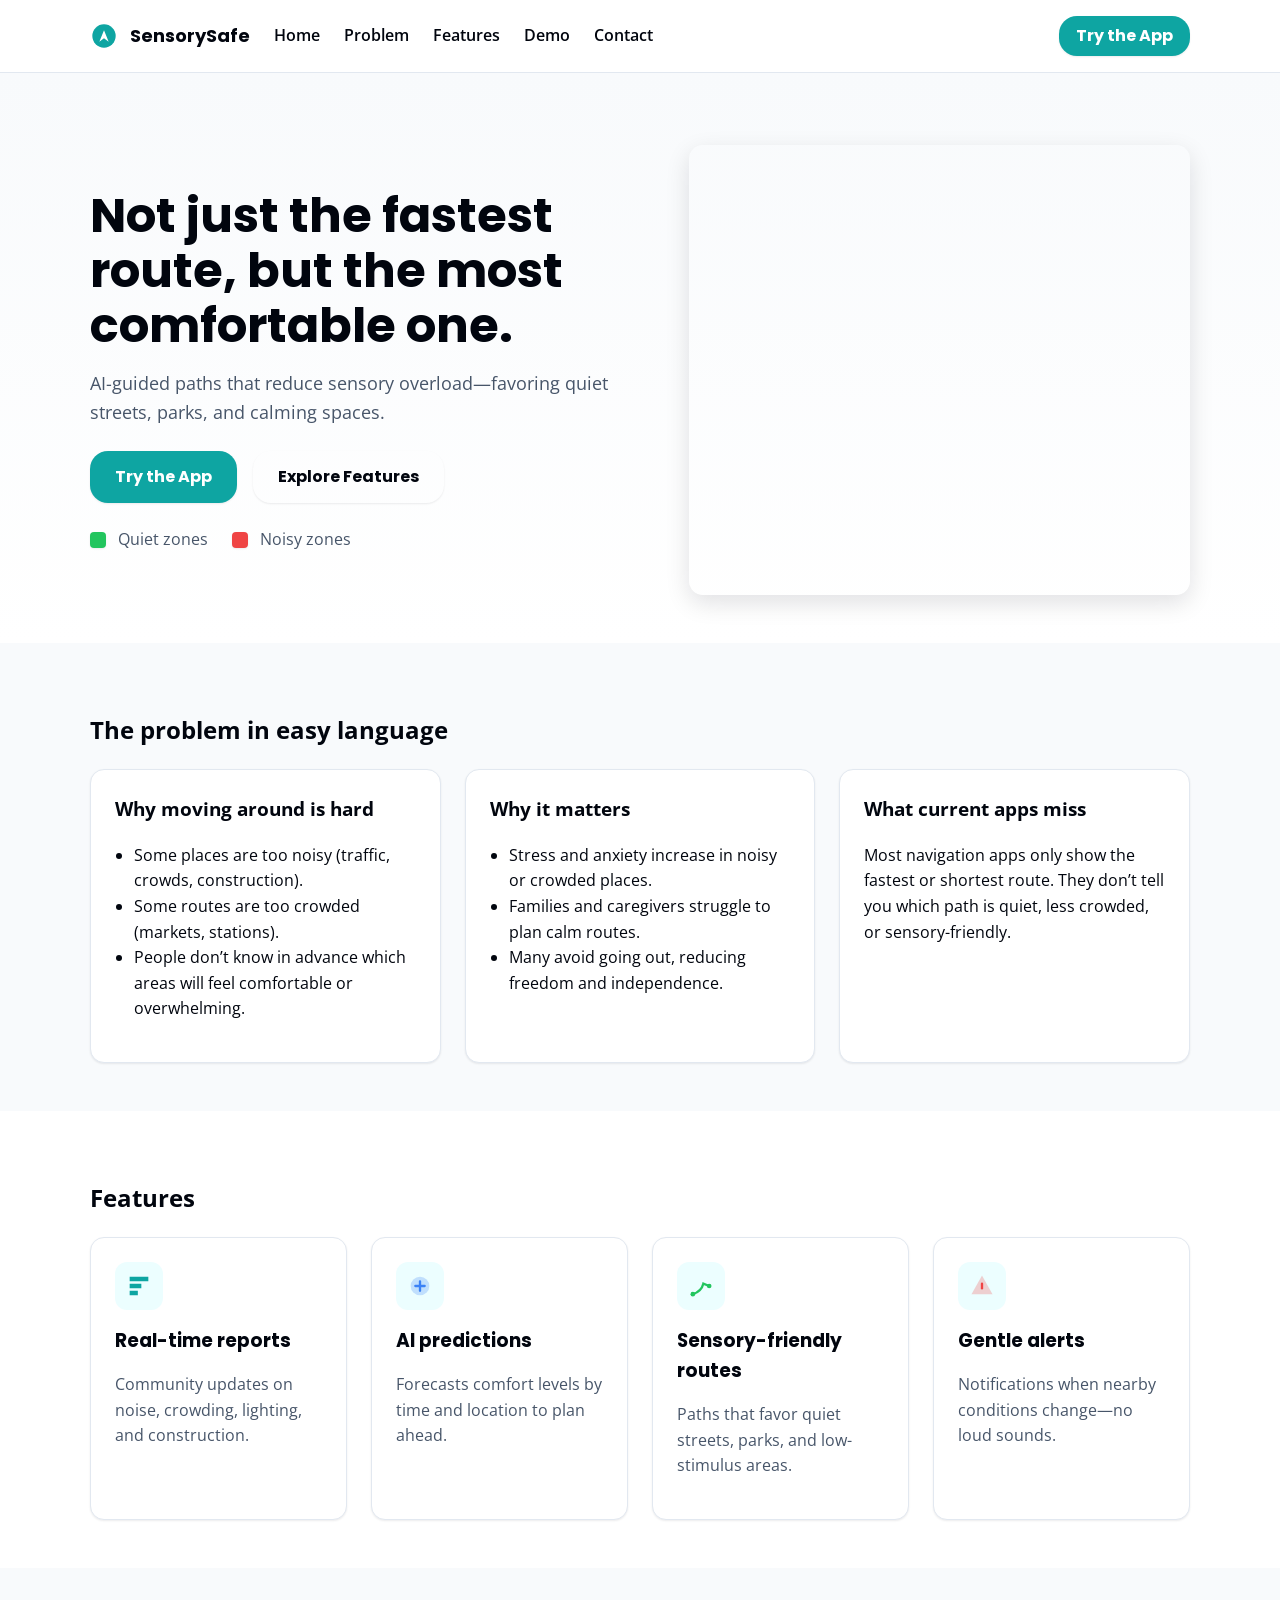
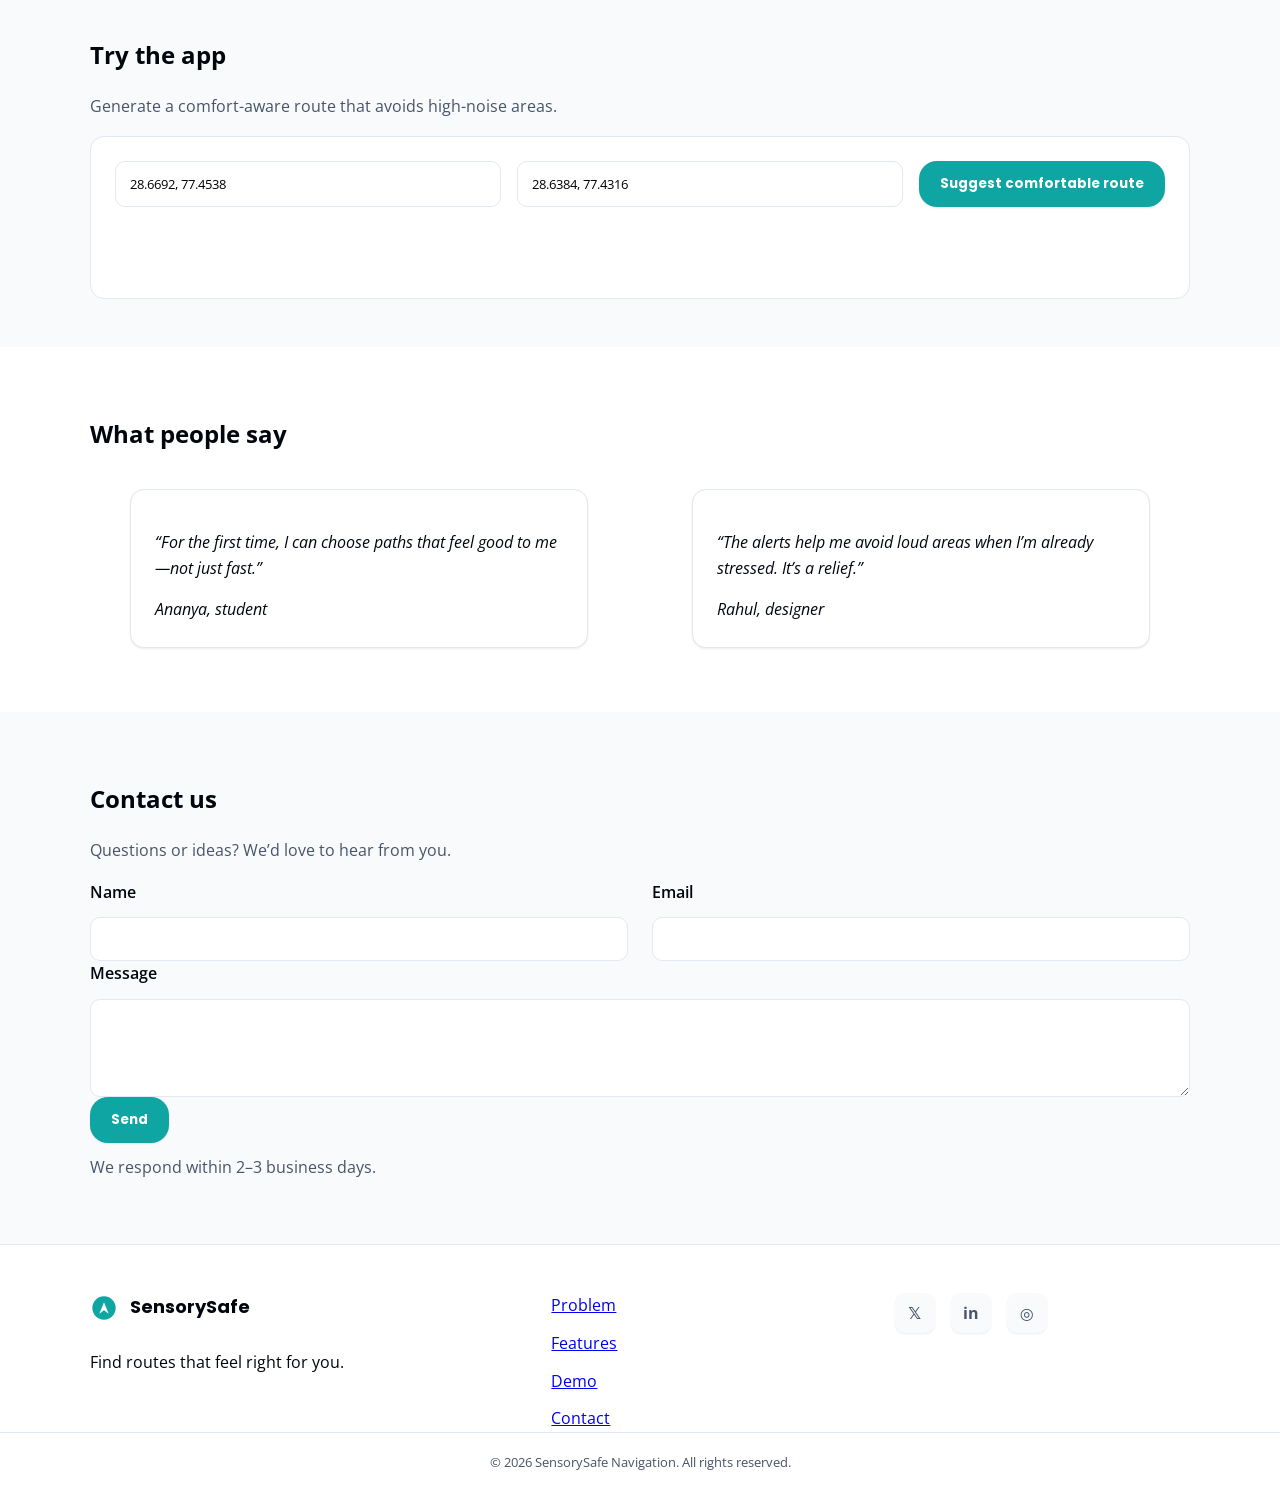
==== index.html @ 1820da56 "Update and rename index1.html to index.html" ====
<!DOCTYPE html>
<html lang="en">
<head>
  <meta charset="utf-8" />
  <meta name="viewport" content="width=device-width, initial-scale=1" />
  <title>SensorySafe Navigation</title>
  <meta name="description" content="SensorySafe Navigation helps people with autism and sensory sensitivities find quiet, comfortable routes in cities using AI and community reports." />
  <link rel="preconnect" href="https://fonts.gstatic.com" crossorigin>
  <link href="https://fonts.googleapis.com/css2?family=Poppins:wght@400;600;700&family=Open+Sans:wght@400;600&display=swap" rel="stylesheet">
  <!-- Azure Maps Web SDK -->
  <link rel="stylesheet" href="https://atlas.microsoft.com/sdk/javascript/mapcontrol/2/atlas.min.css" />
  <script src="https://atlas.microsoft.com/sdk/javascript/mapcontrol/2/atlas.min.js"></script>
 

  <link rel="stylesheet" href="style.css" />
</head>
<body>
  <a class="skip-link" href="#main">Skip to main content</a>

  <header class="site-header">
    <div class="container header-inner">
      <a class="logo" href="#home" aria-label="SensorySafe Navigation home">
        <svg width="28" height="28" viewBox="0 0 24 24" aria-hidden="true">
          <circle cx="12" cy="12" r="10" fill="#0EA5A2"></circle>
          <path d="M12 7l4 10-4-3-4 3 4-10z" fill="#FFFFFF"></path>
        </svg>
        <span class="brand-name">SensorySafe</span>
      </a>

      <button class="nav-toggle" aria-controls="primary-nav" aria-expanded="false">
        <span class="nav-toggle__bars" aria-hidden="true"></span>
        <span class="sr-only">Toggle navigation</span>
      </button>

      <nav id="primary-nav" class="site-nav" aria-label="Primary">
        <ul class="nav-list">
          <li><a href="#home">Home</a></li>
          <li><a href="#problem">Problem</a></li>
          <li><a href="#features">Features</a></li>
          <li><a href="#demo">Demo</a></li>
          <li><a href="#contact">Contact</a></li>
        </ul>
        <a class="btn btn--primary btn--sm" href="#demo">Try the App</a>
      </nav>
    </div>
  </header>

  <main id="main">
    <!-- Hero -->
    <section id="home" class="hero" aria-labelledby="hero-title">
      <div class="container hero-inner">
        <div class="hero-content reveal">
          <h1 id="hero-title">Not just the fastest route, but the most comfortable one.</h1>
          <p class="hero-subtitle">
            AI-guided paths that reduce sensory overload—favoring quiet streets, parks, and calming spaces.
          </p>
          <div class="hero-actions">
            <a class="btn btn--primary btn--lg" href="#demo">Try the App</a>
            <a class="btn btn--ghost btn--lg" href="#features">Explore Features</a>
          </div>

          <div class="legend" aria-label="Map legend">
            <div class="legend-item">
              <span class="legend-swatch legend-swatch--quiet" aria-hidden="true"></span>
              <span>Quiet zones</span>
            </div>
            <div class="legend-item">
              <span class="legend-swatch legend-swatch--noisy" aria-hidden="true"></span>
              <span>Noisy zones</span>
            </div>
          </div>
        </div>

        <!-- Azure Map container -->
        <figure class="hero-map reveal" aria-describedby="map-desc">
          <div id="azureMap" role="img" aria-labelledby="map-title map-desc"></div>
          <div id="map-title" class="sr-only">City map showing quiet and noisy areas with suggested comfortable routes</div>
          <div id="map-desc" class="sr-only">Green heat indicates quiet zones; red heat indicates noisy zones. A comfort-aware route avoids high-noise areas.</div>
        </figure>
      </div>
    </section>

    <!-- Problem in easy language -->
    <section id="problem" class="section section--alt" aria-labelledby="problem-title">
      <div class="container reveal">
        <h2 id="problem-title">The problem in easy language</h2>
        <div class="problem-grid">
          <div class="problem-card">
            <h3>Why moving around is hard</h3>
            <ul>
              <li>Some places are too noisy (traffic, crowds, construction).</li>
              <li>Some routes are too crowded (markets, stations).</li>
              <li>People don’t know in advance which areas will feel comfortable or overwhelming.</li>
            </ul>
          </div>
          <div class="problem-card">
            <h3>Why it matters</h3>
            <ul>
              <li>Stress and anxiety increase in noisy or crowded places.</li>
              <li>Families and caregivers struggle to plan calm routes.</li>
              <li>Many avoid going out, reducing freedom and independence.</li>
            </ul>
          </div>
          <div class="problem-card">
            <h3>What current apps miss</h3>
            <p>Most navigation apps only show the fastest or shortest route. They don’t tell you which path is quiet, less crowded, or sensory-friendly.</p>
          </div>
        </div>
      </div>
    </section>

    <!-- Features -->
    <section id="features" class="section" aria-labelledby="features-title">
      <div class="container">
        <h2 id="features-title">Features</h2>

        <div class="grid grid--4">
          <article class="feature-card reveal">
            <div class="feature-icon" aria-hidden="true">
              <svg viewBox="0 0 24 24" width="28" height="28"><path d="M4 4h16v4H4zM4 10h10v4H4zM4 16h7v4H4z" fill="#0EA5A2"></path></svg>
            </div>
            <h3 class="feature-title">Real-time reports</h3>
            <p class="feature-text">Community updates on noise, crowding, lighting, and construction.</p>
          </article>

          <article class="feature-card reveal">
            <div class="feature-icon" aria-hidden="true">
              <svg viewBox="0 0 24 24" width="28" height="28"><circle cx="12" cy="12" r="8" fill="#3B82F6" opacity="0.25"></circle><path d="M8 12h8M12 8v8" stroke="#3B82F6" stroke-width="2" stroke-linecap="round"></path></svg>
            </div>
            <h3 class="feature-title">AI predictions</h3>
            <p class="feature-text">Forecasts comfort levels by time and location to plan ahead.</p>
          </article>

          <article class="feature-card reveal">
            <div class="feature-icon" aria-hidden="true">
              <svg viewBox="0 0 24 24" width="28" height="28"><path d="M5 19c6-2 8-5 9-9l5 2" stroke="#22C55E" stroke-width="2" fill="none" stroke-linecap="round"></path><circle cx="5" cy="19" r="2" fill="#22C55E"></circle><circle cx="19" cy="12" r="2" fill="#22C55E"></circle></svg>
            </div>
            <h3 class="feature-title">Sensory-friendly routes</h3>
            <p class="feature-text">Paths that favor quiet streets, parks, and low-stimulus areas.</p>
          </article>

          <article class="feature-card reveal">
            <div class="feature-icon" aria-hidden="true">
              <svg viewBox="0 0 24 24" width="28" height="28"><path d="M12 3l9 16H3L12 3z" fill="#EF4444" opacity="0.25"></path><path d="M12 10v4" stroke="#EF4444" stroke-width="2" stroke-linecap="round"></path></svg>
            </div>
            <h3 class="feature-title">Gentle alerts</h3>
            <p class="feature-text">Notifications when nearby conditions change—no loud sounds.</p>
          </article>
        </div>
      </div>
    </section>

    <!-- Demo -->
    <section id="demo" class="section section--alt" aria-labelledby="demo-title">
      <div class="container reveal">
        <h2 id="demo-title">Try the app</h2>
        <p class="section-intro">Generate a comfort-aware route that avoids high-noise areas.</p>
        <div class="demo-box">
          <div class="demo-controls">
            <label class="sr-only" for="origin">Origin</label>
            <input id="origin" type="text" placeholder="Origin (lat, lon)" value="28.6692, 77.4538" />
            <label class="sr-only" for="destination">Destination</label>
            <input id="destination" type="text" placeholder="Destination (lat, lon)" value="28.6384, 77.4316" />
            <button class="btn btn--primary" id="comfortRouteBtn">Suggest comfortable route</button>
          </div>
          <p id="demo-status" class="demo-status" aria-live="polite"></p>
        </div>
      </div>
    </section>

    <!-- Testimonials -->
    <section id="testimonials" class="section" aria-labelledby="testimonials-title">
      <div class="container">
        <h2 id="testimonials-title">What people say</h2>
        <div class="grid grid--2">
          <blockquote class="quote reveal">
            <p>“For the first time, I can choose paths that feel good to me—not just fast.”</p>
            <footer><cite>Ananya, student</cite></footer>
          </blockquote>
          <blockquote class="quote reveal">
            <p>“The alerts help me avoid loud areas when I’m already stressed. It’s a relief.”</p>
            <footer><cite>Rahul, designer</cite></footer>
          </blockquote>
        </div>
      </div>
    </section>

    <!-- Contact -->
    <section id="contact" class="section section--alt" aria-labelledby="contact-title">
      <div class="container reveal">
        <h2 id="contact-title">Contact us</h2>
        <p class="section-intro">Questions or ideas? We’d love to hear from you.</p>
        <form class="contact-form" aria-describedby="contact-help">
          <div class="input-row">
            <div class="input-group">
              <label for="name">Name</label>
              <input id="name" name="name" type="text" autocomplete="name" required />
            </div>
            <div class="input-group">
              <label for="email">Email</label>
              <input id="email" name="email" type="email" autocomplete="email" required />
            </div>
          </div>
          <div class="input-group">
            <label for="message">Message</label>
            <textarea id="message" name="message" rows="4" required></textarea>
          </div>
          <button type="submit" class="btn btn--primary">Send</button>
          <p id="contact-help" class="form-hint">We respond within 2–3 business days.</p>
        </form>
      </div>
    </section>
  </main>

  <footer class="site-footer">
    <div class="container footer-inner">
      <div class="footer-brand">
        <a class="logo" href="#home" aria-label="SensorySafe Navigation home">
          <svg width="28" height="28" viewBox="0 0 24 24" aria-hidden="true">
            <circle cx="12" cy="12" r="10" fill="#0EA5A2"></circle>
            <path d="M12 7l4 10-4-3-4 3 4-10z" fill="#FFFFFF"></path>
          </svg>
          <span class="brand-name">SensorySafe</span>
        </a>
        <p>Find routes that feel right for you.</p>
      </div>

      <nav aria-label="Footer">
        <ul class="footer-list">
          <li><a href="#problem">Problem</a></li>
          <li><a href="#features">Features</a></li>
          <li><a href="#demo">Demo</a></li>
          <li><a href="#contact">Contact</a></li>
        </ul>
      </nav>

      <div class="footer-social" aria-label="Social media">
        <a href="#" aria-label="Twitter"><span aria-hidden="true">𝕏</span></a>
        <a href="#" aria-label="LinkedIn"><span aria-hidden="true">in</span></a>
        <a href="#" aria-label="Instagram"><span aria-hidden="true">◎</span></a>
      </div>
    </div>

    <div class="footer-bottom">
      <small>&copy; <span id="year"></span> SensorySafe Navigation. All rights reserved.</small>
    </div>
  </footer>


  <script src="script.js"></script>
</body>
</html>
---- style.css ----
:root {
  /* Calming palette */
  --bg: #FFFFFF;
  --text: #01050e;        /* slate-900 */
  --muted: #475569;       /* slate-600 */
  --surface: #F8FAFC;     /* slate-50 */
  --outline: #E2E8F0;     /* slate-200 */
  --primary: #0EA5A2;     /* teal-500 */
  --primary-dark: #0C8C89;
  --quiet: #22C55E;       /* green-500 */
  --noisy: #EF4444;       /* red-500 */
  --accent: #3B82F6;      /* blue-500 */

  /* Motion */
  --fade-duration: 600ms;
  --rise-distance: 12px;

  /* Shadows & radii */
  --shadow-sm: 0 1px 2px rgba(2, 6, 23, 0.08);
  --shadow-md: 0 8px 24px rgba(2, 6, 23, 0.12);
  --radius-sm: 10px;
  --radius-md: 14px;
  --radius-lg: 18px;

  /* Typo */
  --font-display: "Poppins", system-ui, -apple-system, Segoe UI, Roboto, "Helvetica Neue", Arial, sans-serif;
  --font-body: "Open Sans", system-ui, -apple-system, Segoe UI, Roboto, "Helvetica Neue", Arial, sans-serif;

  --fs-1: clamp(2rem, 1.2rem + 2.5vw, 3rem);
  --fs-2: clamp(1.5rem, 1rem + 1.5vw, 2rem);
  --fs-3: 1.125rem;
  --fs-4: 1rem;

  /* Spacing */
  --space-1: 8px;
  --space-2: 12px;
  --space-3: 16px;
  --space-4: 24px;
  --space-5: 32px;
  --space-6: 48px;
  --space-7: 72px;
}

@media (prefers-color-scheme: dark) {
  :root {
    --bg: #0B1220;
    --text: #E5E7EB;
    --muted: #9CA3AF;
    --surface: #0F172A;
    --outline: #1F2937;
    --primary: #22D3EE;
    --primary-dark: #06B6D4;
    --quiet: #34D399;
    --noisy: #F87171;
    --accent: #60A5FA;
  }
}

*,
*::before,
*::after { box-sizing: border-box; }

html:focus-within { scroll-behavior: smooth; }
body {
  margin: 0;
  background: var(--bg);
  color: var(--text);
  font-family: var(--font-body);
  line-height: 1.6;
}

/* Accessibility */
.sr-only {
  position: absolute !important;
  width: 1px; height: 1px;
  padding: 0; margin: -1px; overflow: hidden; clip: rect(0,0,0,0);
  white-space: nowrap; border: 0;
}
.skip-link {
  position: fixed;
  left: -999px; top: -999px;
  background: var(--primary); color: #fff;
  padding: var(--space-2) var(--space-3);
  border-radius: var(--radius-sm);
}
.skip-link:focus { left: var(--space-3); top: var(--space-3); z-index: 10000; }

/* Layout */
.container { width: min(1100px, 92vw); margin-inline: auto; }

/* Header */
.site-header {
  position: sticky; top: 0;
  background: rgba(255,255,255,0.85);
  backdrop-filter: saturate(120%) blur(8px);
  border-bottom: 1px solid var(--outline);
  z-index: 1000;
}
.header-inner {
  display: grid;
  grid-template-columns: auto 1fr;
  align-items: center;
  gap: var(--space-4);
  padding: var(--space-3) 0;
}
.logo {
  display: inline-flex; align-items: center; gap: var(--space-2);
  text-decoration: none;
}
.brand-name { font-family: var(--font-display); font-weight: 700; font-size: var(--fs-3); color: var(--text); }

.site-nav {
  display: flex; align-items: center; justify-content: space-between; gap: var(--space-4);
}
.nav-list {
  display: flex; gap: var(--space-4); list-style: none; padding: 0; margin: 0;
}
.nav-list a { color: var(--text); text-decoration: none; font-weight: 600; }
.nav-list a:hover, .nav-list a:focus { text-decoration: underline; }

/* Mobile nav toggle */
.nav-toggle {
  display: none;
  border: 1px solid var(--outline);
  border-radius: var(--radius-sm);
  background: var(--surface);
  padding: var(--space-2);
}
.nav-toggle__bars {
  display: block; width: 24px; height: 2px; background: var(--text); position: relative;
}
.nav-toggle__bars::before, .nav-toggle__bars::after {
  content: ""; position: absolute; left: 0; right: 0; height: 2px; background: var(--text);
}
.nav-toggle__bars::before { top: -6px; } .nav-toggle__bars::after { top: 6px; }

@media (max-width: 900px) {
  .header-inner { grid-template-columns: 1fr auto; }
  .nav-toggle { display: inline-flex; }
  .site-nav {
    position: fixed; inset: 64px 0 auto 0; background: var(--bg);
    border-top: 1px solid var(--outline);
    flex-direction: column; padding: var(--space-4);
    transform: translateY(-120%); transition: transform 240ms ease;
  }
  .site-nav[aria-expanded="true"] { transform: translateY(0); box-shadow: var(--shadow-md); }
  .nav-list { flex-direction: column; }
}

/* Buttons */
.btn {
  display: inline-flex; align-items: center; justify-content: center; gap: 10px;
  height: 46px; padding: 0 20px; border-radius: var(--radius-lg);
  border: 1px solid transparent; font-weight: 700; font-family: var(--font-display);
  text-decoration: none; cursor: pointer; box-shadow: var(--shadow-sm);
  transition: transform 200ms ease, box-shadow 200ms ease, background 200ms ease;
}
.btn--sm { height: 40px; padding: 0 16px; }
.btn--lg { height: 52px; padding: 0 24px; }
.btn--primary { background: var(--primary); color: #fff; }
.btn--primary:hover, .btn--primary:focus { background: var(--primary-dark); transform: translateY(-1px); box-shadow: var(--shadow-md); }
.btn--ghost { background: transparent; color: var(--text); border-color: transparent; }
.btn--outline { background: transparent; border-color: var(--outline); color: var(--text); }

:where(a, button, input, select, textarea):focus-visible {
  outline: 3px solid color-mix(in srgb, var(--accent) 65%, white);
  outline-offset: 3px; border-radius: 8px;
}

/* Hero */
.hero {
  padding: var(--space-7) 0 var(--space-6);
  background: linear-gradient(180deg, var(--surface), transparent);
}
.hero-inner {
  display: grid; grid-template-columns: 1.1fr 1fr;
  gap: var(--space-6); align-items: center;
}
.hero-content h1 {
  font-family: var(--font-display); font-size: var(--fs-1);
  line-height: 1.15; margin: 0 0 var(--space-3);
}
.hero-subtitle { font-size: var(--fs-3); color: var(--muted); margin: 0 0 var(--space-4); }
.hero-actions { display: flex; gap: var(--space-3); margin-bottom: var(--space-4); }

.legend { display: flex; gap: var(--space-4); align-items: center; }
.legend-item { display: inline-flex; align-items: center; gap: var(--space-2); color: var(--muted); }
.legend-swatch { width: 16px; height: 16px; border-radius: 4px; box-shadow: var(--shadow-sm); }
.legend-swatch--quiet { background: var(--quiet); } .legend-swatch--noisy { background: var(--noisy); }

.hero-map { margin: 0; }
#azureMap {
  width: 100%; height: min(50vh, 460px);
  border-radius: var(--radius-md); box-shadow: var(--shadow-md); overflow: hidden;
}

/* Sections */
.section { padding: var(--space-6) 0; }
.section--alt { background: var(--surface); }
.section-intro { color: var(--muted); margin-top: var(--space-2); max-width: 60ch; }

/* Problem cards */
.problem-grid {
  display: grid; gap: var(--space-4);
  grid-template-columns: repeat(3, 1fr);
}
.problem-card {
  background: var(--bg); border: 1px solid var(--outline);
  border-radius: var(--radius-md); padding: var(--space-4);
  box-shadow: var(--shadow-sm);
}
.problem-card h3 { margin-top: 0; }
.problem-card ul { padding-left: 1.2rem; }
@media (max-width: 900px) {
  .hero-inner { grid-template-columns: 1fr; }
  .problem-grid { grid-template-columns: 1fr; }
}

/* Grid utility */
.grid { display: grid; gap: var(--space-4); }
.grid--2 { grid-template-columns: repeat(2, 1fr); }
.grid--4 { grid-template-columns: repeat(4, 1fr); }
@media (max-width: 900px) {
  .grid--2, .grid--4 { grid-template-columns: 1fr; }
}

/* Feature cards */
.feature-card {
  background: var(--bg); border: 1px solid var(--outline);
  border-radius: var(--radius-md); padding: var(--space-4);
  box-shadow: var(--shadow-sm);
  transition: transform 220ms ease, box-shadow 220ms ease;
}
.feature-card:hover { transform: translateY(-2px); box-shadow: var(--shadow-md); }
.feature-icon {
  width: 48px; height: 48px; display: inline-flex; align-items: center; justify-content: center;
  border-radius: 12px; background: #ECFEFF; margin-bottom: var(--space-3);
}
.feature-title { margin: 0 0 var(--space-2); font-family: var(--font-display); }
.feature-text { color: var(--muted); }

/* Demo */
.demo-box {
  display: grid; gap: var(--space-3);
  background: var(--bg); border: 1px solid var(--outline);
  border-radius: var(--radius-md); padding: var(--space-4);
}
.demo-controls { display: grid; grid-template-columns: 1fr 1fr auto; gap: var(--space-3); }
.demo-controls input {
  border: 1px solid var(--outline); border-radius: var(--radius-sm);
  padding: 12px 14px; font-family: var(--font-body);
}
.demo-status { color: var(--muted); min-height: 1.2em; }
@media (max-width: 900px) { .demo-controls { grid-template-columns: 1fr; } }

/* Quotes */
.quote {
  background: var(--bg); border: 1px solid var(--outline);
  border-radius: var(--radius-md); padding: var(--space-4);
  font-style: italic; box-shadow: var(--shadow-sm);
}

/* Contact form */
.contact-form .input-row { display: grid; grid-template-columns: 1fr 1fr; gap: var(--space-4); }
.contact-form .input-group { display: grid; gap: var(--space-2); }
.contact-form label { font-weight: 600; }
.contact-form input, .contact-form textarea {
  appearance: none; border: 1px solid var(--outline); border-radius: var(--radius-sm);
  padding: 12px 14px; background: var(--bg); color: var(--text); font-family: var(--font-body);
}
.contact-form input::placeholder, .contact-form textarea::placeholder { color: var(--muted); }
.form-hint { color: var(--muted); margin-top: var(--space-2); }
@media (max-width: 900px) { .contact-form .input-row { grid-template-columns: 1fr; } }

/* Footer */
.site-footer { border-top: 1px solid var(--outline); padding: var(--space-6) 0 var(--space-3); }
.footer-inner {
  display: grid; grid-template-columns: 1.4fr 1fr 1fr; gap: var(--space-6); align-items: start;
}
.footer-brand { display: grid; gap: var(--space-2); }
.footer-list { list-style: none; padding: 0; margin: 0; display: grid; gap: var(--space-2); }
.footer-social { display: inline-flex; gap: var(--space-3); }
.footer-social a {
  display: inline-flex; align-items: center; justify-content: center;
  width: 40px; height: 40px; border-radius: 10px; background: var(--surface);
  box-shadow: var(--shadow-sm); text-decoration: none; color: var(--muted); font-weight: 700;
}
.footer-bottom { border-top: 1px solid var(--outline); text-align: center; padding-top: var(--space-3); color: var(--muted); }
@media (max-width: 900px) { .footer-inner { grid-template-columns: 1fr; } }

/* Reveal animations */
.reveal {
  opacity: 0; transform: translateY(var(--rise-distance));
  transition: opacity var(--fade-duration) ease, transform var(--fade-duration) ease;
}
.reveal.revealed { opacity: 1; transform: translateY(0); }

@media (prefers-reduced-motion: reduce) {
  * { animation-duration: 0.001ms !important; animation-iteration-count: 1 !important; transition-duration: 0.001ms !important; }
  .reveal, .reveal.revealed { opacity: 1; transform: none; }
}
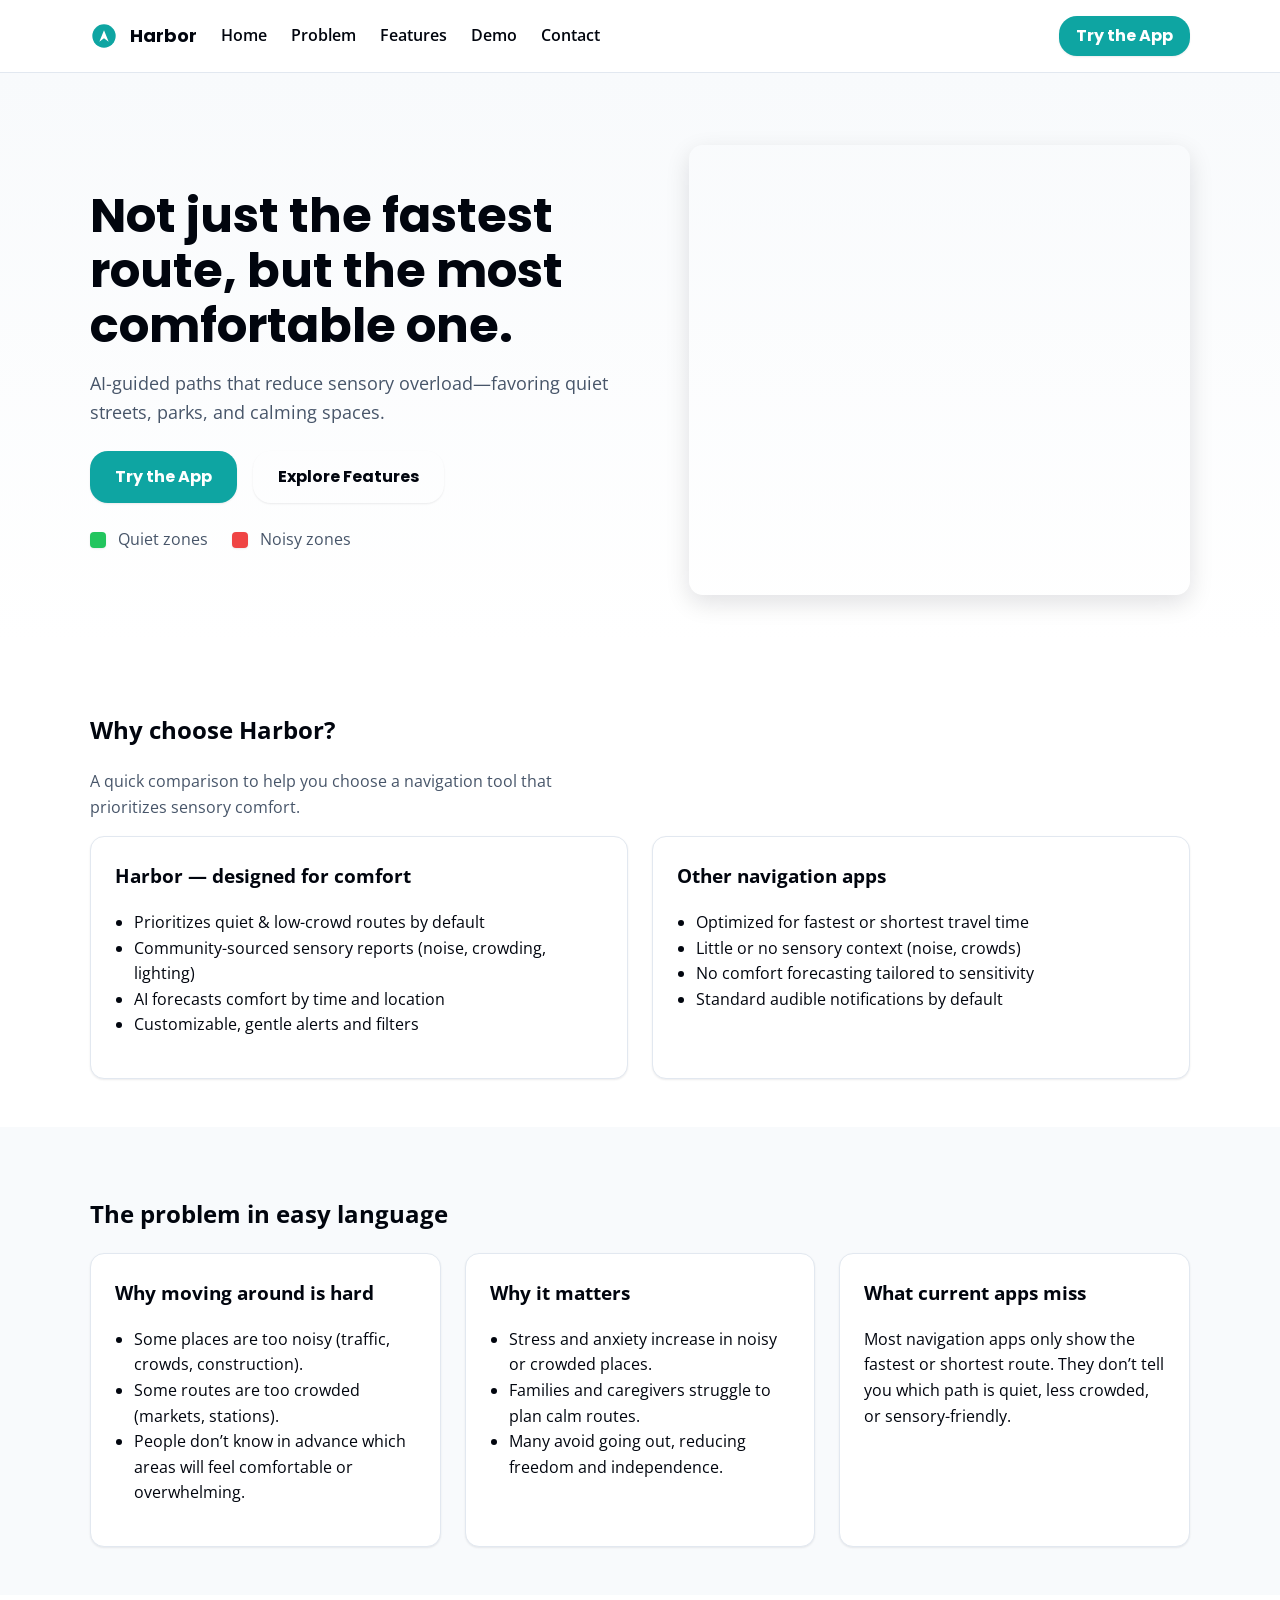
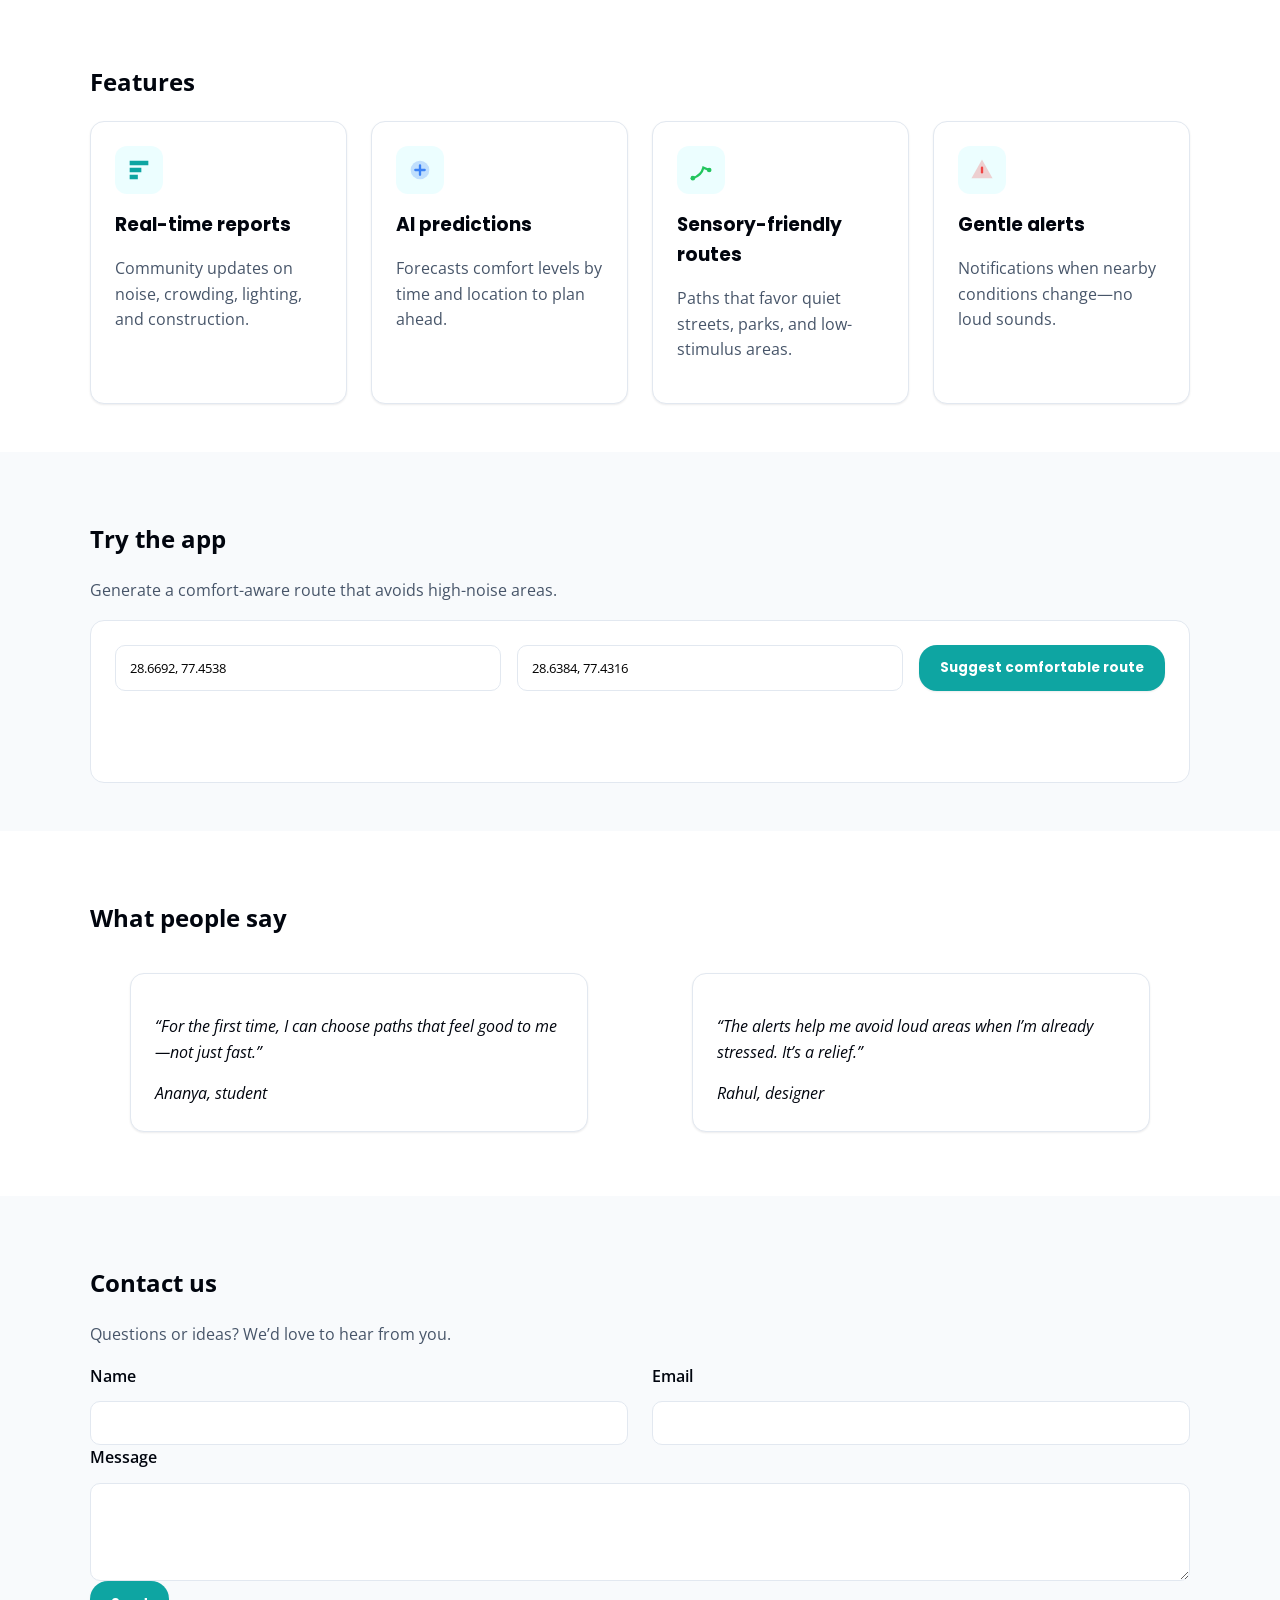
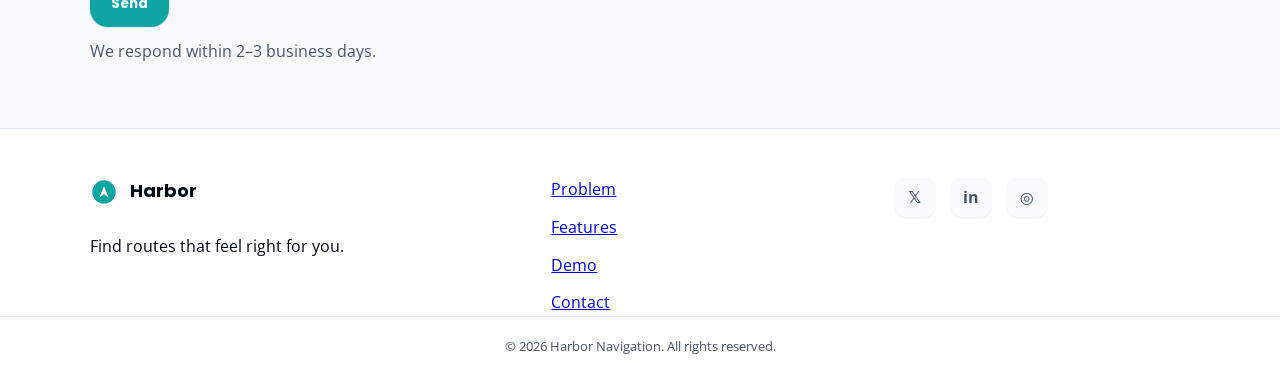
==== commit c9dac33e: "Update index.html changed name" ====
--- a/index.html
+++ b/index.html
@@ -3,8 +3,8 @@
 <head>
   <meta charset="utf-8" />
   <meta name="viewport" content="width=device-width, initial-scale=1" />
-  <title>SensorySafe Navigation</title>
-  <meta name="description" content="SensorySafe Navigation helps people with autism and sensory sensitivities find quiet, comfortable routes in cities using AI and community reports." />
+  <title>Harbor Navigation</title>
+  <meta name="description" content="Harbor Navigation helps people with autism and sensory sensitivities find quiet, comfortable routes in cities using AI and community reports." />
   <link rel="preconnect" href="https://fonts.gstatic.com" crossorigin>
   <link href="https://fonts.googleapis.com/css2?family=Poppins:wght@400;600;700&family=Open+Sans:wght@400;600&display=swap" rel="stylesheet">
   <!-- Azure Maps Web SDK -->
@@ -19,12 +19,12 @@
 
   <header class="site-header">
     <div class="container header-inner">
-      <a class="logo" href="#home" aria-label="SensorySafe Navigation home">
+      <a class="logo" href="#home" aria-label="Harbor Navigation home">
         <svg width="28" height="28" viewBox="0 0 24 24" aria-hidden="true">
           <circle cx="12" cy="12" r="10" fill="#0EA5A2"></circle>
           <path d="M12 7l4 10-4-3-4 3 4-10z" fill="#FFFFFF"></path>
         </svg>
-        <span class="brand-name">SensorySafe</span>
+        <span class="brand-name">Harbor</span>
       </a>
 
       <button class="nav-toggle" aria-controls="primary-nav" aria-expanded="false">
@@ -71,12 +71,45 @@
           </div>
         </div>
 
-        <!-- Azure Map container -->
-        <figure class="hero-map reveal" aria-describedby="map-desc">
-          <div id="azureMap" role="img" aria-labelledby="map-title map-desc"></div>
-          <div id="map-title" class="sr-only">City map showing quiet and noisy areas with suggested comfortable routes</div>
-          <div id="map-desc" class="sr-only">Green heat indicates quiet zones; red heat indicates noisy zones. A comfort-aware route avoids high-noise areas.</div>
-        </figure>
+        <!-- Azure Map container (3D-wrapped to apply card effect only to map) -->
+        <div class="three-d-stage" aria-hidden="false">
+          <div class="stage">
+            <figure class="card card--map hero-map reveal" aria-describedby="map-desc">
+              <div id="azureMap" role="img" aria-labelledby="map-title map-desc"></div>
+              <div id="map-title" class="sr-only">City map showing quiet and noisy areas with suggested comfortable routes</div>
+              <div id="map-desc" class="sr-only">Green heat indicates quiet zones; red heat indicates noisy zones. A comfort-aware route avoids high-noise areas.</div>
+            </figure>
+          </div>
+        </div>
+      </div>
+    </section>
+
+    <!-- Quick comparison: Why choose us -->
+    <section id="comparison" class="section" aria-labelledby="comparison-title">
+      <div class="container reveal">
+        <h2 id="comparison-title">Why choose Harbor?</h2>
+        <p class="section-intro">A quick comparison to help you choose a navigation tool that prioritizes sensory comfort.</p>
+        <div class="grid grid--2 comparison-grid">
+          <div class="problem-card reveal comparison-card">
+            <h3>Harbor — designed for comfort</h3>
+            <ul>
+              <li>Prioritizes quiet & low-crowd routes by default</li>
+              <li>Community-sourced sensory reports (noise, crowding, lighting)</li>
+              <li>AI forecasts comfort by time and location</li>
+              <li>Customizable, gentle alerts and filters</li>
+            </ul>
+          </div>
+
+          <div class="problem-card reveal comparison-card">
+            <h3>Other navigation apps</h3>
+            <ul>
+              <li>Optimized for fastest or shortest travel time</li>
+              <li>Little or no sensory context (noise, crowds)</li>
+              <li>No comfort forecasting tailored to sensitivity</li>
+              <li>Standard audible notifications by default</li>
+            </ul>
+          </div>
+        </div>
       </div>
     </section>
 
@@ -215,12 +248,12 @@
   <footer class="site-footer">
     <div class="container footer-inner">
       <div class="footer-brand">
-        <a class="logo" href="#home" aria-label="SensorySafe Navigation home">
+        <a class="logo" href="#home" aria-label="Harbor Navigation home">
           <svg width="28" height="28" viewBox="0 0 24 24" aria-hidden="true">
             <circle cx="12" cy="12" r="10" fill="#0EA5A2"></circle>
             <path d="M12 7l4 10-4-3-4 3 4-10z" fill="#FFFFFF"></path>
           </svg>
-          <span class="brand-name">SensorySafe</span>
+          <span class="brand-name">Harbor</span>
         </a>
         <p>Find routes that feel right for you.</p>
       </div>
@@ -242,7 +275,7 @@
     </div>
 
     <div class="footer-bottom">
-      <small>&copy; <span id="year"></span> SensorySafe Navigation. All rights reserved.</small>
+      <small>&copy; <span id="year"></span> Harbor Navigation. All rights reserved.</small>
     </div>
   </footer>
 
